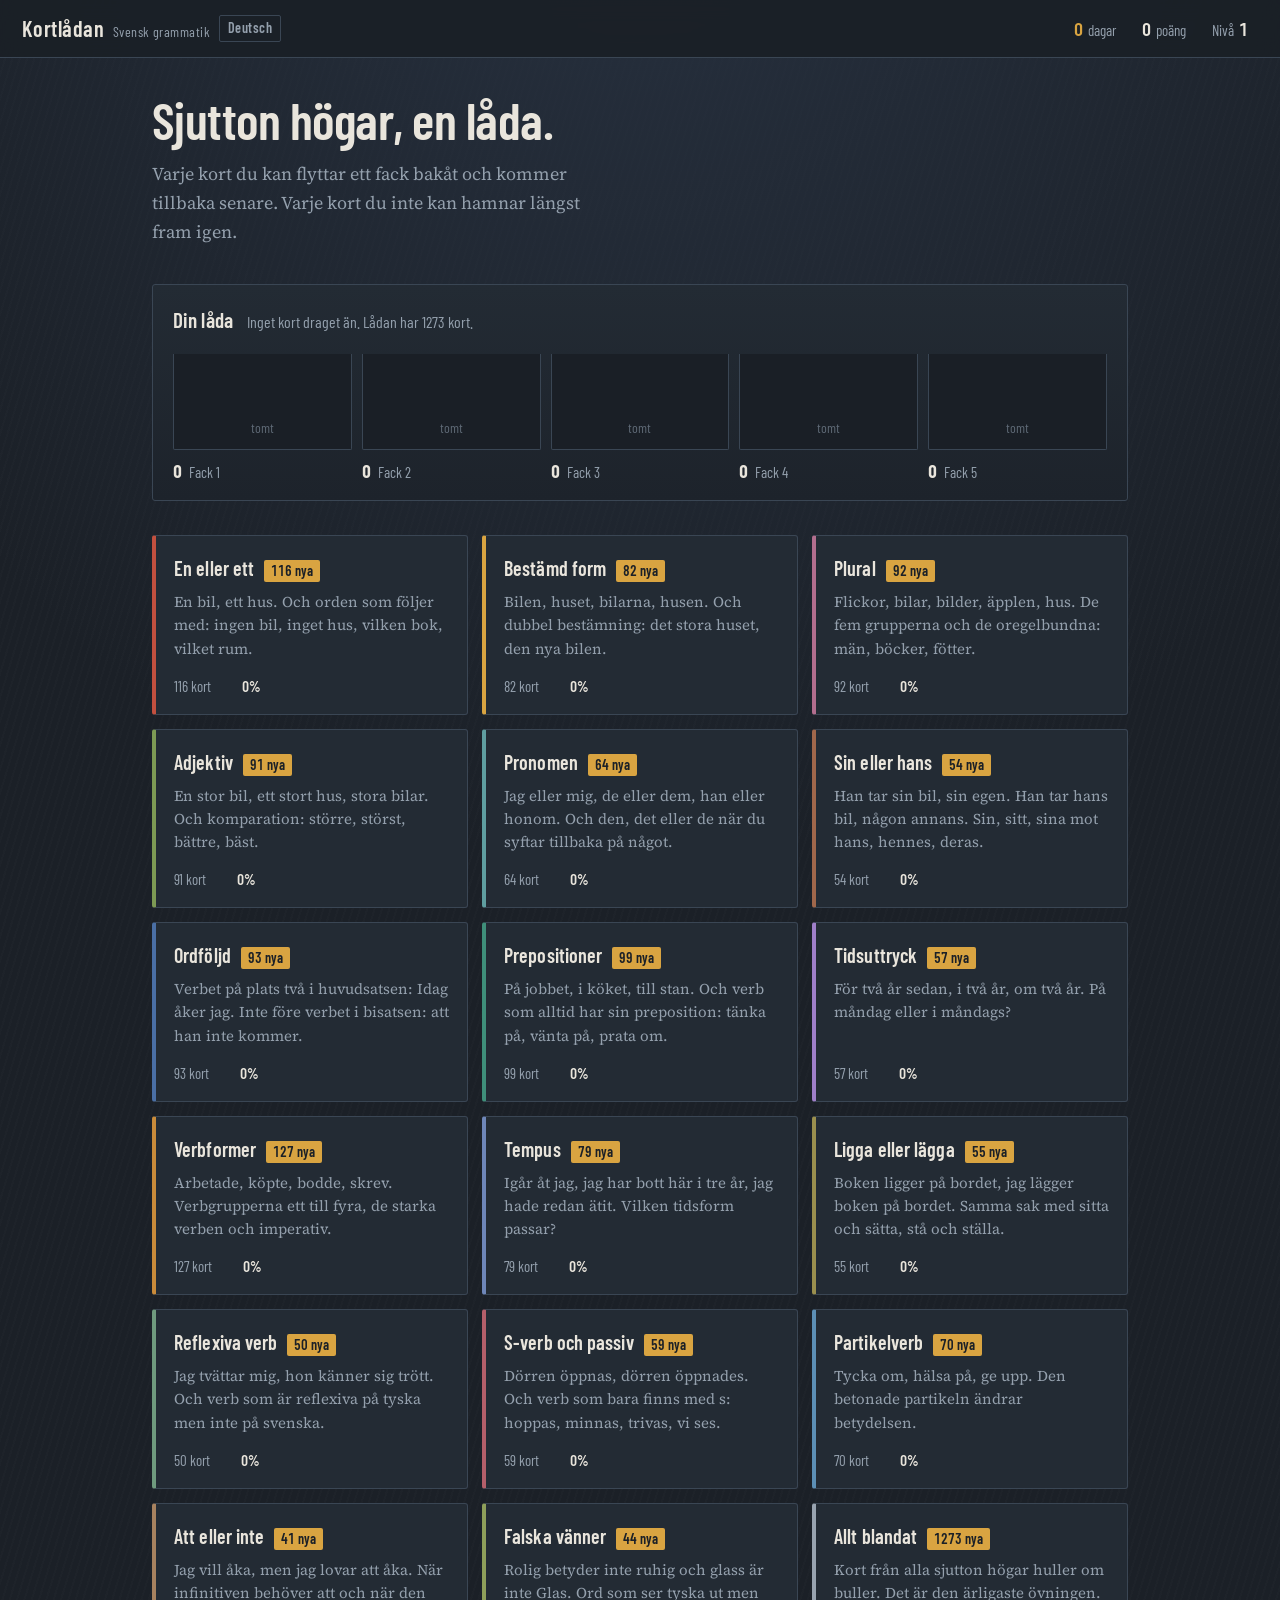
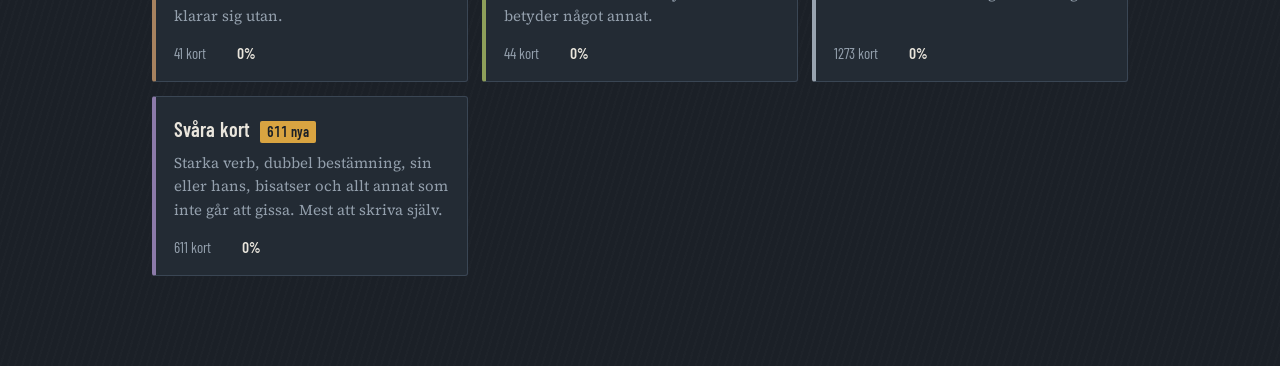
==== svenska.html @ f46a4ad4 "Kortlådan für schwedische Grammatik mit siebzehn Stapeln, gemeinsamer Kern für beide Sprachen" ====
<!DOCTYPE html>
<html lang="sv">
<head>
<meta charset="utf-8">
<meta name="viewport" content="width=device-width, initial-scale=1, viewport-fit=cover">
<title>Kortlådan - Öva svensk grammatik</title>
<meta name="robots" content="noindex, nofollow">
<meta name="description" content="En eller ett, bestämd form, plural, ordföljd, prepositioner, verbformer och tempus. Med kortlåda och framsteg.">
<link rel="preconnect" href="https://fonts.googleapis.com">
<link rel="preconnect" href="https://fonts.gstatic.com" crossorigin>
<link href="https://fonts.googleapis.com/css2?family=Barlow+Condensed:wght@400;500;600&family=Source+Serif+4:ital,opsz,wght@0,8..60,400;0,8..60,600;1,8..60,400&display=swap" rel="stylesheet">
<link rel="stylesheet" href="karteikasten.css">
</head>
<body>

<header class="leiste">
  <div class="marke"><b>Kortlådan</b><span>Svensk grammatik</span><a class="sprache" href="index.html">Deutsch</a></div>
  <div class="werte" id="werte">
    <button class="zurueck" id="knopf-zurueck" hidden>Avsluta omgången</button>
    <div class="wert flamme" title="Dagar i rad"><b id="w-streak">0</b><span id="w-streak-wort">dagar</span></div>
    <div class="wert" title="Samlade poäng"><b id="w-xp">0</b>poäng</div>
    <button class="wert" id="knopf-fortschritt" title="Se dina framsteg">Nivå <b id="w-stufe">1</b></button>
  </div>
</header>

<main class="buehne">

<!-- ============ Startseite ============ -->
<section id="s-start">
  <div class="aufmacher">
    <h1 id="gruss">Sjutton högar, en låda.</h1>
    <p id="gruss-text">Varje kort du kan flyttar ett fack bakåt och kommer tillbaka senare. Varje kort du inte kan hamnar längst fram igen.</p>
  </div>

  <div class="kasten">
    <div class="kasten-kopf">
      <h2>Din låda</h2>
      <p id="kasten-lage">Inget kort draget än.</p>
    </div>
    <div class="faecher" id="faecher"></div>
  </div>

  <h2 class="nur-screenreader">Välj en hög</h2>
  <div class="stapel-liste" id="stapel-liste"></div>
</section>

<!-- ============ Runde ============ -->
<section id="s-runde" hidden>
  <div class="runde">
    <div class="runde-kopf">
      <div class="balken"><i id="runde-balken" style="width:0%"></i></div>
      <div class="runde-zaehler" id="runde-zaehler">1 av 16</div>
    </div>
    <div class="kartenfeld">
      <article class="karte" id="karte" aria-live="polite"></article>
    </div>
  </div>
</section>

<!-- ============ Fortschritt ============ -->
<section id="s-fortschritt" hidden>
  <div class="aufmacher">
    <h1>Framsteg</h1>
  </div>

  <div class="abschnitt">
    <h2>Högar</h2>
    <p class="unter">Sitter betyder: kortet ligger i fack 4 eller 5.</p>
    <div class="thema-liste" id="f-themen"></div>
  </div>

  <div class="abschnitt">
    <h2>De senaste åtta veckorna</h2>
    <p class="unter">En ruta per dag. Ju ljusare, desto fler kort.</p>
    <div class="kalender" id="f-kalender"></div>
    <div class="kalender-legende">
      <span>lite</span>
      <span class="tag"></span><span class="tag s1"></span><span class="tag s2"></span><span class="tag s3"></span>
      <span>mycket</span>
    </div>
  </div>

  <div class="abschnitt">
    <h2>Märken</h2>
    <p class="unter" id="f-abzeichen-zahl"></p>
    <div class="abzeichen" id="f-abzeichen"></div>
  </div>

  <div class="abschnitt">
    <h2>Anteckningar</h2>
    <p class="unter">En anteckning för varje hög. Under dem alla kort som du har skrivit något om.</p>
    <div class="notiz-liste" id="f-thema-notizen"></div>
    <h3 class="notiz-titel">Kort med anteckningar</h3>
    <p class="unter" id="f-karten-notizen-leer" hidden>Inga än. När du har svarat kan du skriva en anteckning på kortet.</p>
    <div class="notiz-liste" id="f-karten-notizen"></div>
  </div>

  <div class="abschnitt">
    <h2>Data</h2>
    <p class="unter">Dina framsteg finns bara i den här webbläsaren. Spara dem som fil om du byter enhet. På mobilen öppnas delningsmenyn: välj „Spara i Filer“ där eller skicka filen direkt till någon.</p>
    <div class="werkzeuge">
      <button class="dunkelknopf" id="k-export">Spara framsteg</button>
      <button class="dunkelknopf" id="k-import">Ladda framsteg</button>
      <button class="dunkelknopf warnung" id="k-reset">Återställ allt</button>
      <input type="file" id="datei-eingabe" accept=".json,application/json" hidden>
    </div>
    <p class="hinweiszeile" id="daten-hinweis" hidden></p>
  </div>
</section>

</main>
<script src="karteikasten.js"></script>
<script src="svenska/enett.js"></script>
<script src="svenska/bestamd.js"></script>
<script src="svenska/plural.js"></script>
<script src="svenska/adjektiv.js"></script>
<script src="svenska/pronomen.js"></script>
<script src="svenska/sin.js"></script>
<script src="svenska/ordfoljd.js"></script>
<script src="svenska/prep.js"></script>
<script src="svenska/tid.js"></script>
<script src="svenska/verb.js"></script>
<script src="svenska/tempus.js"></script>
<script src="svenska/ligga.js"></script>
<script src="svenska/reflexiv.js"></script>
<script src="svenska/sverb.js"></script>
<script src="svenska/partikel.js"></script>
<script src="svenska/att.js"></script>
<script src="svenska/vanner.js"></script>
<script>
"use strict";

const DECKS=[
 {k:"enett",   name:"En eller ett",      farbe:"#C2503F", text:"En bil, ett hus. Och orden som följer med: ingen bil, inget hus, vilken bok, vilket rum."},
 {k:"bestamd", name:"Bestämd form",      farbe:"#D9A441", text:"Bilen, huset, bilarna, husen. Och dubbel bestämning: det stora huset, den nya bilen."},
 {k:"plural",  name:"Plural",            farbe:"#B26E8E", text:"Flickor, bilar, bilder, äpplen, hus. De fem grupperna och de oregelbundna: män, böcker, fötter."},
 {k:"adjektiv",name:"Adjektiv",          farbe:"#7D9A54", text:"En stor bil, ett stort hus, stora bilar. Och komparation: större, störst, bättre, bäst."},
 {k:"pronomen",name:"Pronomen",          farbe:"#5F9EA0", text:"Jag eller mig, de eller dem, han eller honom. Och den, det eller de när du syftar tillbaka på något."},
 {k:"sin",     name:"Sin eller hans",    farbe:"#A0674B", text:"Han tar sin bil, sin egen. Han tar hans bil, någon annans. Sin, sitt, sina mot hans, hennes, deras."},
 {k:"ordfoljd",name:"Ordföljd",          farbe:"#4A6FA5", text:"Verbet på plats två i huvudsatsen: Idag åker jag. Inte före verbet i bisatsen: att han inte kommer."},
 {k:"prep",    name:"Prepositioner",     farbe:"#3F8F7A", text:"På jobbet, i köket, till stan. Och verb som alltid har sin preposition: tänka på, vänta på, prata om."},
 {k:"tid",     name:"Tidsuttryck",       farbe:"#9F7FC9", text:"För två år sedan, i två år, om två år. På måndag eller i måndags?"},
 {k:"verb",    name:"Verbformer",        farbe:"#C98B3A", text:"Arbetade, köpte, bodde, skrev. Verbgrupperna ett till fyra, de starka verben och imperativ."},
 {k:"tempus",  name:"Tempus",            farbe:"#6E86B8", text:"Igår åt jag, jag har bott här i tre år, jag hade redan ätit. Vilken tidsform passar?"},
 {k:"ligga",   name:"Ligga eller lägga", farbe:"#9A8F4E", text:"Boken ligger på bordet, jag lägger boken på bordet. Samma sak med sitta och sätta, stå och ställa."},
 {k:"reflexiv",name:"Reflexiva verb",    farbe:"#6F9A7E", text:"Jag tvättar mig, hon känner sig trött. Och verb som är reflexiva på tyska men inte på svenska."},
 {k:"sverb",   name:"S-verb och passiv", farbe:"#B45F6A", text:"Dörren öppnas, dörren öppnades. Och verb som bara finns med s: hoppas, minnas, trivas, vi ses."},
 {k:"partikel",name:"Partikelverb",      farbe:"#5C8FB5", text:"Tycka om, hälsa på, ge upp. Den betonade partikeln ändrar betydelsen."},
 {k:"att",     name:"Att eller inte",    farbe:"#A7825F", text:"Jag vill åka, men jag lovar att åka. När infinitiven behöver att och när den klarar sig utan."},
 {k:"vanner",  name:"Falska vänner",     farbe:"#8E9F5A", text:"Rolig betyder inte ruhig och glass är inte Glas. Ord som ser tyska ut men betyder något annat."}
];
const SONDERDECKS={
 gemischt:{k:"gemischt",name:"Allt blandat",farbe:"#98A3AF",
   text:"Kort från alla sjutton högar huller om buller. Det är den ärligaste övningen."},
 schwer:{k:"schwer",name:"Svåra kort",farbe:"#8C7AA9",
   text:"Starka verb, dubbel bestämning, sin eller hans, bisatser och allt annat som inte går att gissa. Mest att skriva själv."},
 fehler:{k:"fehler",name:"Felhögen",farbe:"#E98776",
   text:"Allt du hade fel nyligen. Ligger längst fram i lådan tills det sitter."}
};

const JUBEL=[
"Snyggt, Manfred!","Bra jobbat, Manfred!","Manfred, det där satt!","Helt rätt, Manfred!",
"Perfekt, Manfred!","Manfred, du är grym!","Klockrent, Manfred!","Toppen, Manfred!",
"Manfred, du kan det här!","Strålande, Manfred!","Manfred, mitt i prick!","Superbra, Manfred!",
"Manfred, du låter som en svensk!","Fantastiskt, Manfred!","Manfred, du blir bättre och bättre!","Kanon, Manfred!",
"Manfred, nu sitter det!","Suveränt, Manfred!","Manfred, ingen kan stoppa dig!","Utmärkt, Manfred!",
"Manfred, det där var elegant!","Härligt, Manfred!","Manfred, du är på gång!","Bravo, Manfred!",
"Manfred, grammatiken lyder dig!","Snyggt jobbat, Manfred!","Manfred, du är ett språkgeni!","Mycket bra, Manfred!",
"Manfred, så ska det se ut!","Imponerande, Manfred!","Manfred, du har koll!","Fullträff, Manfred!",
"Manfred, det gick blixtsnabbt!","Riktigt bra, Manfred!","Manfred, B2 här kommer du!","Lysande, Manfred!",
"Manfred, du är i form idag!","Fint, Manfred!","Manfred, du flyger fram!","Otroligt, Manfred!",
"Manfred, du har verkligen fattat det!","Mästerligt, Manfred!","Manfred, heja heja!","Precis så, Manfred!",
"Manfred, du briljerar!","Grymt, Manfred!","Manfred, full pott!","Underbart, Manfred!",
"Manfred, du är en stjärna!","Klart godkänt, Manfred!"
];

starteKarteikasten({
  app:"sv", schluessel:"svl.v1", dateiname:"kortladan",
  decks:DECKS, sonderdecks:SONDERDECKS, jubel:JUBEL,
  zeichen:["å","ä","ö"],
  geschlechtFarben:{en:"var(--der)",ett:"var(--das)"},
  // Å, ä und ö bleiben eigene Buchstaben: far und får sind verschiedene Wörter.
  norm:s=>String(s).toLowerCase().trim()
    .replace(/[.,!?;]+$/,"").replace(/\s+/g," "),
  abzeichen:{
    start:  ["Första omgången",   "En omgång spelad till slut."],
    r50:    ["Femtio rätt",       "50 kort rätt besvarade."],
    r250:   ["Tvåhundrafemtio",   "250 kort rätt besvarade."],
    serie10:["Tio i rad",         "Tio rätta svar i följd."],
    s3:     ["Tre dagar",         "Övat tre dagar i rad."],
    s7:     ["En vecka",          "Övat sju dagar i rad."],
    s30:    ["En månad",          "Övat trettio dagar i rad."],
    sauber: ["Utan fel",          "En hel omgång utan ett enda fel."],
    fach5:  ["Längst bak i lådan","25 kort ligger i fack 5."],
    alle:   ["Alla sjutton högar","Dragit ett kort ur varje hög."],
    hundert:["Hundra kort",       "100 olika kort dragna minst en gång."],
    schwer: ["Hård nöt",          "25 svåra kort ligger i fack 4 eller 5."]
  },
  texte:{
    speicherFehler:"Framstegen kunde inte sparas. Webbläsarens minne är fullt eller spärrat.",
    rundeBeenden:"Avsluta omgången", zumKasten:"Till lådan",
    tag:"dag", tage:"dagar",
    grussFertig:"Allt är klart för idag.",
    grussErsteRunde:"Sjutton högar, en låda.",
    grussWeiter:"Nu kör vi vidare.",
    grussTextFertig:"Alla kort ligger längre bak i lådan och kommer tillbaka senare. Du kan ändå ta en extra omgång när du vill.",
    grussText:"Varje kort du kan flyttar ett fack bakåt och kommer tillbaka senare. Varje kort du inte kan hamnar längst fram igen.",
    kastenNeu:n=>"Inget kort draget än. Lådan har "+n+" kort.",
    kastenLage:(tur,sitter,gesamt)=>"<em>"+tur+"</em> på tur, "+sitter+" av "+gesamt+" sitter redan.",
    leer:"tomt", fach:"Fack", von:"av",
    nichtsFaellig:"inget på tur", neu:n=>n+" nya", faellig:n=>n+" på tur", karten:n=>n+" kort",
    stapelLeer:"Den här högen är tom.",
    schwer:"svår", neueKarte:"nytt kort",
    pruefen:"Rätta", tastePruefen:"rätta", eintippen:"Skriv ditt svar", weissNicht:"Vet inte",
    tasten:n=>"Tangent <kbd>1</kbd> till <kbd>"+n+"</kbd>",
    bauplatzLeer:"Lägg orden här",
    stufeErreicht:n=>"Nivå "+n+" nådd", abzeichenMeldung:"Märke: ",
    deineNotiz:"Din anteckning", notizPlatzhalter:"Det du vill komma ihåg om det här kortet",
    markerRichtig:"rätt", markerGewaehlt:"ditt val",
    bleibtHinten:"Stannar längst bak i fack 5.", rutscht:n=>"Flyttar till fack "+n+".",
    landetVorne:"Hamnar i fack 1 och kommer strax igen.",
    gehtZurueck:"Går tillbaka till fack 1 och kommer strax igen.",
    nochNicht:"Inte än", richtigIst:"Rätt svar:",
    weiter:"Nästa", notiz:"Anteckning", tasteWeiter:"nästa",
    fertig:"klart", rundeBeendet:"Omgången är slut",
    bilanzRichtig:"Rätt", bilanzFalsch:"Fel", laengsteSerie:"Längsta serie i omgången",
    punkteInsgesamt:"Poäng totalt", nochEineRunde:"En omgång till",
    stapelNotiz:"Anteckning om den här högen", gesammelt:(a,b)=>a+" av "+b+" samlade.",
    teilenTitel:"Kortlådan framsteg", geteilt:"Filen delades.",
    teilenFehler:"Det gick inte att dela. Försök igen.",
    gespeichert:"Filen sparades.", geladen:"Framstegen laddades.",
    dateiPasstNicht:"Den här filen passar inte. Det ska vara en fil från Spara framsteg.",
    falscheSprache:"Den här filen kommer från den tyska kortlådan. Ladda den där.",
    resetFrage:"Vill du verkligen radera allt? Poäng, fack och serie försvinner.",
    zurueckgesetzt:"Allt är återställt."
  }
});
</script>
</body>
</html>
---- karteikasten.css ----
:root{
  --schiefer:#1B2027;
  --schiefer-2:#232B34;
  --schiefer-3:#2E3946;
  --linie:#3A4654;
  --kreide:#E9E5DC;
  --kreide-leise:#94A0AD;
  --papier:#F4EFE3;
  --papier-2:#E6DDC9;
  --papier-3:#D6CAB0;
  --tinte:#22262B;
  --tinte-leise:#6E6355;
  --rand:#C2503F;
  --messing:#D9A441;
  --der:#3E7BD6;
  --die:#C8437A;
  --das:#2E9E76;
  --schrift-ui:"Barlow Condensed","Roboto Condensed","Arial Narrow",sans-serif;
  --schrift-text:"Source Serif 4","Iowan Old Style","Georgia",serif;
  --rail:58px;
}
*,*::before,*::after{box-sizing:border-box}
html,body{margin:0;padding:0}
html{-webkit-text-size-adjust:100%}
body{
  background:var(--schiefer);
  background-image:
    radial-gradient(120% 90% at 50% -10%, #273140 0%, transparent 60%),
    repeating-linear-gradient(107deg, rgba(255,255,255,.012) 0 2px, transparent 2px 7px);
  color:var(--kreide);
  font-family:var(--schrift-ui);
  font-size:17px;
  line-height:1.45;
  min-height:100vh;
  min-height:100dvh;
  -webkit-font-smoothing:antialiased;
}
h1,h2,h3{font-weight:600;letter-spacing:.005em;margin:0}
button{font:inherit;color:inherit;background:none;border:none;cursor:pointer}
:focus-visible{outline:2px solid var(--messing);outline-offset:3px;border-radius:2px}
.nur-screenreader{position:absolute;width:1px;height:1px;overflow:hidden;clip:rect(0 0 0 0);white-space:nowrap}

/* ---------- Oberleiste ---------- */
.leiste{
  position:sticky;top:0;z-index:30;
  height:var(--rail);
  display:flex;align-items:center;gap:18px;
  padding:0 22px;
  background:rgba(27,32,39,.92);
  backdrop-filter:blur(10px);
  border-bottom:1px solid var(--linie);
}
.marke{
  font-size:22px;font-weight:600;letter-spacing:.02em;
  display:flex;align-items:baseline;gap:9px;margin-right:auto;
}
.marke b{font-weight:600}
.marke span{font-size:14px;color:var(--kreide-leise);font-weight:400}
.sprache{align-self:center;font-size:14px;color:var(--kreide-leise);text-decoration:none;padding:2px 8px;border:1px solid var(--linie);border-radius:2px}
.sprache:hover{color:var(--kreide);border-color:var(--kreide-leise)}
.werte{display:flex;align-items:center;gap:6px}
.wert{
  display:flex;align-items:baseline;gap:5px;
  padding:4px 10px;border-radius:2px;
  font-size:15px;color:var(--kreide-leise);
  white-space:nowrap;
}
.wert b{font-size:19px;font-weight:600;color:var(--kreide);font-variant-numeric:tabular-nums}
.wert.flamme b{color:var(--messing)}
.zurueck{
  font-size:16px;color:var(--kreide-leise);padding:6px 10px;border:1px solid var(--linie);border-radius:2px;
}
.zurueck:hover{color:var(--kreide);border-color:var(--kreide-leise)}

/* ---------- Grundraster ---------- */
.buehne{max-width:1020px;margin:0 auto;padding:34px 22px 90px}
[hidden]{display:none !important}

/* ---------- Startseite ---------- */
.aufmacher{margin-bottom:38px;max-width:56ch}
.aufmacher h1{font-size:clamp(34px,5.5vw,52px);line-height:1.04;letter-spacing:-.01em}
.aufmacher p{
  font-family:var(--schrift-text);font-size:18px;line-height:1.6;
  color:var(--kreide-leise);margin:14px 0 0;
}

/* Der Kasten mit fünf Fächern */
.kasten{
  border:1px solid var(--linie);
  border-radius:3px;
  background:linear-gradient(180deg,var(--schiefer-2),#1D232B);
  padding:20px 20px 16px;
  margin-bottom:34px;
}
.kasten-kopf{display:flex;align-items:baseline;gap:14px;flex-wrap:wrap;margin-bottom:18px}
.kasten-kopf h2{font-size:21px}
.kasten-kopf p{margin:0;font-size:16px;color:var(--kreide-leise)}
.kasten-kopf em{font-style:normal;color:var(--messing);font-weight:600}
.faecher{display:grid;grid-template-columns:repeat(5,1fr);gap:10px;align-items:end}
.fach{display:flex;flex-direction:column;gap:8px}
.stapel{
  height:96px;
  display:flex;flex-direction:column;justify-content:flex-end;gap:3px;
  padding:5px 4px;
  background:#1A1F26;
  border:1px solid var(--linie);
  border-top:none;
  border-radius:0 0 2px 2px;
  overflow:hidden;
}
.blatt{height:4px;border-radius:1px;background:var(--papier-3);opacity:.85}
.blatt:first-child{opacity:1;height:5px}
.fach:nth-child(1) .blatt{background:#8C93A0}
.fach:nth-child(2) .blatt{background:#A7A79C}
.fach:nth-child(3) .blatt{background:#C3BCA4}
.fach:nth-child(4) .blatt{background:#DCCFAC}
.fach:nth-child(5) .blatt{background:var(--messing)}
.fach-schild{display:flex;align-items:baseline;gap:7px;font-size:15px;color:var(--kreide-leise)}
.fach-schild b{font-size:18px;color:var(--kreide);font-variant-numeric:tabular-nums}
.fach-leer{font-size:14px;color:#5E6975;text-align:center;padding-bottom:6px}

/* Stapel / Decks */
.stapel-liste{display:grid;grid-template-columns:repeat(auto-fit,minmax(268px,1fr));gap:14px}
.deck{
  position:relative;
  display:flex;flex-direction:column;
  text-align:left;
  padding:18px 18px 16px;
  background:var(--schiefer-2);
  border:1px solid var(--linie);
  border-left:4px solid var(--reiter,var(--kreide-leise));
  border-radius:3px;
  transition:background .12s,border-color .12s;
}
.deck:hover{background:var(--schiefer-3)}
.deck-kopf{display:flex;align-items:baseline;justify-content:space-between;gap:10px}
.deck h3{font-size:20px}
.deck-faellig{
  font-size:14px;font-weight:600;color:var(--schiefer);
  background:var(--messing);border-radius:2px;padding:1px 7px;
  font-variant-numeric:tabular-nums;
}
.deck-faellig.ruhig{background:none;color:var(--kreide-leise);padding:1px 0;font-weight:400}
.deck p{
  margin:7px 0 16px;font-family:var(--schrift-text);font-size:15px;line-height:1.55;
  color:var(--kreide-leise);
}
.deck-fuss{display:flex;align-items:center;gap:11px;margin-top:auto;font-size:15px;color:var(--kreide-leise)}
.balken{flex:1;height:5px;background:#161B21;border-radius:3px;overflow:hidden}
.balken i{display:block;height:100%;background:var(--reiter,var(--messing));border-radius:3px;transition:width .4s ease}
.deck-fuss b{font-variant-numeric:tabular-nums;color:var(--kreide);font-weight:600;min-width:4ch;text-align:right}

/* ---------- Runde: Karte ---------- */
.runde{max-width:760px;margin:0 auto}
.runde-kopf{display:flex;align-items:center;gap:14px;margin-bottom:22px}
.runde-kopf .balken{height:6px}
.runde-zaehler{font-size:16px;color:var(--kreide-leise);font-variant-numeric:tabular-nums;white-space:nowrap}
.kartenfeld{position:relative;padding:6px 0 8px}
.kartenfeld::before,.kartenfeld::after{
  content:"";position:absolute;left:14px;right:14px;
  background:var(--papier-2);border-radius:3px;
}
.kartenfeld::before{top:0;bottom:0;transform:rotate(1.15deg);opacity:.45;
  box-shadow:0 8px 20px rgba(8,11,15,.45)}
.kartenfeld::after{top:0;bottom:0;transform:rotate(-.7deg);opacity:.7;
  box-shadow:0 8px 20px rgba(8,11,15,.4)}

.karte{
  position:relative;z-index:2;
  background:
    linear-gradient(180deg,#F7F3E9,var(--papier) 22%,#EFE9DA);
  color:var(--tinte);
  border-radius:3px;
  padding:30px 32px 28px 40px;
  box-shadow:0 1px 0 #FCFAF4 inset, 0 14px 34px rgba(8,11,15,.55), 0 3px 8px rgba(8,11,15,.4);
  min-height:268px;
  display:flex;flex-direction:column;
}
.karte::before{
  content:"";position:absolute;top:0;bottom:0;left:24px;width:1px;
  background:var(--rand);opacity:.55;
}
.karte-reiter{
  display:flex;align-items:center;gap:9px;
  font-size:14px;color:var(--tinte-leise);
  margin-bottom:16px;
}
.karte-reiter .punkt{width:7px;height:7px;border-radius:50%;background:var(--reiter,var(--tinte-leise))}
.karte-reiter .fach-zeiger{margin-left:auto;font-variant-numeric:tabular-nums}
.schwer-marke{
  font-family:var(--schrift-ui);font-size:11px;letter-spacing:.09em;text-transform:uppercase;
  padding:1px 6px;border:1px solid var(--tinte-leise);border-radius:3px;
  color:var(--tinte-leise);line-height:1.3;
}

.frage{
  font-family:var(--schrift-text);
  font-size:clamp(22px,3.3vw,30px);
  line-height:1.42;
  margin:0 0 6px;
  font-weight:400;
  color:var(--tinte);
}
.frage .luecke{
  display:inline-block;min-width:3.4em;
  border-bottom:2px solid var(--rand);
  margin:0 .12em;vertical-align:baseline;
}
.frage em{font-style:italic;color:#9A4436}
.frage .plus{color:var(--tinte-leise);margin:0 .25em;font-weight:300}
.frage .zusatz{display:block;font-size:.55em;font-style:italic;color:var(--tinte-leise);margin-top:2px}
.anweisung{
  font-size:15px;color:var(--tinte-leise);margin:0 0 20px;
}

/* Antworten */
.antworten{display:flex;flex-wrap:wrap;gap:10px;margin-top:auto}
.antworten.zweispaltig{display:grid;grid-template-columns:repeat(auto-fit,minmax(150px,1fr))}
.wahl{
  position:relative;
  display:flex;align-items:center;gap:10px;
  padding:12px 16px;
  font-family:var(--schrift-text);font-size:19px;
  color:var(--tinte);
  background:#FBF8F0;
  border:1.5px solid var(--papier-3);
  border-radius:2px;
  text-align:left;
  transition:background .11s,border-color .11s,transform .11s;
}
.wahl:hover:not(:disabled){background:#fff;border-color:var(--tinte-leise)}
.wahl:disabled{cursor:default}
.wahl kbd{
  font-family:var(--schrift-ui);font-size:13px;
  color:var(--tinte-leise);background:var(--papier-2);
  border-radius:2px;padding:1px 6px;min-width:19px;text-align:center;
}
.wahl.geschlecht{border-left-width:5px;border-left-color:var(--g)}
.wahl.gewaehlt{border-color:var(--tinte);background:#fff}
.wahl.richtig{border-color:var(--das);background:#E7F4EE}
.wahl.falsch{border-color:var(--rand);background:#F9E9E5}
.wahl .marker{margin-left:auto;font-size:15px;font-weight:600;font-family:var(--schrift-ui)}
.antworten .wahl.geschlecht{border-left-color:var(--g)}
.wahl.richtig .marker{color:#1F7A57}
.wahl.falsch .marker{color:#A63A29}

/* Eingabefeld */
.eingabe-zeile{display:flex;gap:10px;flex-wrap:wrap;margin-top:auto}
.eingabe{
  flex:1;min-width:190px;
  font-family:var(--schrift-text);font-size:21px;
  color:var(--tinte);
  background:#FBF8F0;
  border:1.5px solid var(--papier-3);
  border-bottom:2px solid var(--tinte-leise);
  border-radius:2px;
  padding:11px 14px;
}
.eingabe::placeholder{color:#A9A091}
.eingabe:focus{outline:none;border-color:var(--tinte);background:#fff}
.eingabe.richtig{border-color:var(--das);background:#E7F4EE}
.eingabe.falsch{border-color:var(--rand);background:#F9E9E5}
.umlaute{display:flex;gap:6px;margin-top:12px}
.umlaute button{
  font-family:var(--schrift-text);font-size:17px;
  padding:5px 11px;border:1px solid var(--papier-3);border-radius:2px;
  background:#FBF8F0;color:var(--tinte-leise);
}
.umlaute button:hover{color:var(--tinte);border-color:var(--tinte-leise)}

/* Satzbau */
.bauplatz{
  min-height:62px;
  display:flex;flex-wrap:wrap;gap:8px;align-content:flex-start;
  padding:12px;margin-bottom:14px;
  border:1.5px dashed var(--papier-3);border-radius:2px;
  background:rgba(255,255,255,.4);
}
.bauplatz:empty::before{
  content:attr(data-leer);color:#A9A091;font-size:15px;font-family:var(--schrift-ui);
}
.vorrat{display:flex;flex-wrap:wrap;gap:8px}
.wortchip{
  font-family:var(--schrift-text);font-size:19px;
  padding:7px 13px;
  background:#FBF8F0;border:1.5px solid var(--papier-3);border-radius:2px;
  color:var(--tinte);
  transition:background .1s,border-color .1s,opacity .1s;
}
.wortchip:hover:not(:disabled){background:#fff;border-color:var(--tinte-leise)}
.wortchip:disabled{opacity:.32;cursor:default}
.bauplatz .wortchip{background:#fff;border-color:var(--tinte-leise)}

/* Rückmeldung */
.rueckmeldung{
  margin-top:16px;padding-top:16px;
  border-top:1px solid var(--papier-3);
}
.rueckmeldung h3{
  font-size:20px;letter-spacing:.01em;margin-bottom:6px;
  display:flex;align-items:center;gap:9px;
}
.rueckmeldung.ja h3{color:#1F7A57}
.rueckmeldung.nein h3{color:#A63A29}
.rueckmeldung p{
  margin:0;font-family:var(--schrift-text);font-size:16px;line-height:1.6;color:#4A4237;
}
.rueckmeldung p+p{margin-top:7px}
.rueckmeldung .loesung{font-size:19px;color:var(--tinte)}
.rueckmeldung .loesung b{font-weight:600;box-shadow:inset 0 -.4em 0 rgba(217,164,65,.35)}
.regel{
  margin-top:12px;padding:11px 14px;
  background:rgba(217,164,65,.14);
  border-left:3px solid var(--messing);
  border-radius:0 2px 2px 0;
  font-family:var(--schrift-text);font-size:15.5px;line-height:1.55;color:#4A4237;
}
.regel b{font-weight:600;color:var(--tinte)}

.karte-fuss{
  display:flex;align-items:center;gap:12px;flex-wrap:wrap;
  margin-top:22px;
}
.knopf{
  padding:11px 22px;border-radius:2px;
  font-size:18px;font-weight:500;letter-spacing:.01em;
  background:var(--tinte);color:var(--papier);
  transition:background .12s;
}
.knopf:hover{background:#3A4048}
.knopf.hell{background:var(--messing);color:#221B0C}
.knopf.hell:hover{background:#E8B554}
.knopf.leise{background:none;color:var(--tinte-leise);border:1px solid var(--papier-3)}
.knopf.leise:hover{background:#FBF8F0;color:var(--tinte)}
.knopf.gross{font-size:19px;padding:13px 26px}
.tastenhinweis{font-size:14px;color:var(--tinte-leise);margin-left:auto}
.tastenhinweis kbd{background:var(--papier-2);border-radius:2px;padding:1px 6px;font-family:var(--schrift-ui)}
@media (max-width:560px){.tastenhinweis{display:none}}

/* Rundenbilanz */
.bilanz{text-align:left}
.bilanz .zahl{
  font-size:clamp(54px,11vw,86px);line-height:.95;font-weight:600;
  font-variant-numeric:tabular-nums;color:var(--tinte);
}
.bilanz .zahl small{font-size:.34em;color:var(--tinte-leise);font-weight:400;margin-left:6px}
.bilanz-zeilen{margin:20px 0 0;padding:0;list-style:none;font-size:16px}
.bilanz-zeilen li{
  display:flex;justify-content:space-between;gap:12px;
  padding:8px 0;border-bottom:1px solid var(--papier-2);color:var(--tinte-leise);
}
.bilanz-zeilen b{color:var(--tinte);font-variant-numeric:tabular-nums;font-weight:600}

/* ---------- Fortschritt ---------- */
.abschnitt{margin-bottom:38px}
.abschnitt>h2{
  font-size:22px;margin-bottom:4px;
}
.abschnitt>p.unter{
  margin:0 0 18px;font-size:16px;color:var(--kreide-leise);font-family:var(--schrift-text);
}
.thema-liste{display:flex;flex-direction:column;gap:2px}
.thema{
  display:grid;grid-template-columns:1fr 2fr auto;align-items:center;gap:16px;
  padding:14px 2px;border-bottom:1px solid var(--linie);
}
.thema-name{font-size:18px;display:flex;align-items:center;gap:9px}
.thema-name .punkt{width:8px;height:8px;border-radius:50%;background:var(--reiter)}
.thema-zahl{font-size:15px;color:var(--kreide-leise);font-variant-numeric:tabular-nums;text-align:right;white-space:nowrap}
.thema-zahl b{color:var(--kreide);font-size:18px;font-weight:600}
@media (max-width:640px){
  .thema{grid-template-columns:1fr auto;gap:8px 12px}
  .thema .balken{grid-column:1/-1;order:3}
}

.kalender{display:flex;gap:4px;flex-wrap:wrap;max-width:540px}
.woche{display:flex;flex-direction:column;gap:4px}
.tag{
  width:15px;height:15px;border-radius:2px;
  background:#20262E;border:1px solid #2B333D;
}
.tag.s1{background:#5C4A24;border-color:#6B5729}
.tag.s2{background:#9C7B2F;border-color:#AD8934}
.tag.s3{background:var(--messing);border-color:#E4B355}
.tag.heute{box-shadow:0 0 0 2px var(--kreide)}
.kalender-legende{display:flex;align-items:center;gap:8px;margin-top:14px;font-size:14px;color:var(--kreide-leise)}
.kalender-legende .tag{width:12px;height:12px}

.abzeichen{display:grid;grid-template-columns:repeat(auto-fill,minmax(210px,1fr));gap:12px}
.abzeichen article{
  padding:14px 16px;border:1px solid var(--linie);border-radius:3px;
  background:var(--schiefer-2);opacity:.4;
}
.abzeichen article.hat{opacity:1;border-color:var(--messing);background:rgba(217,164,65,.09)}
.abzeichen h3{font-size:17px;margin-bottom:3px}
.abzeichen article.hat h3{color:var(--messing)}
.abzeichen p{margin:0;font-size:15px;color:var(--kreide-leise);font-family:var(--schrift-text);line-height:1.5}

.werkzeuge{display:flex;gap:10px;flex-wrap:wrap}
.dunkelknopf{
  padding:10px 18px;border:1px solid var(--linie);border-radius:2px;
  font-size:17px;color:var(--kreide-leise);background:var(--schiefer-2);
  transition:color .12s,border-color .12s;
}
.dunkelknopf:hover{color:var(--kreide);border-color:var(--kreide-leise)}
.dunkelknopf.warnung:hover{color:#E98776;border-color:#8C4437}
.hinweiszeile{margin:12px 0 0;font-size:15px;color:var(--kreide-leise);font-family:var(--schrift-text)}
.hinweiszeile[data-ton="gut"]{color:var(--messing)}

/* Aufsteiger-Meldung */
.meldung{
  position:fixed;left:50%;bottom:26px;transform:translateX(-50%);
  z-index:50;
  display:flex;align-items:center;gap:12px;
  padding:12px 20px;
  background:var(--messing);color:#221B0C;
  border-radius:3px;font-size:17px;font-weight:500;
  box-shadow:0 10px 30px rgba(0,0,0,.5);
  animation:auftauchen .28s cubic-bezier(.2,.9,.3,1.2);
  max-width:calc(100vw - 32px);
}
@keyframes auftauchen{from{opacity:0;transform:translate(-50%,14px)}to{opacity:1;transform:translate(-50%,0)}}

/* Bewegung der Karte */
@keyframes karte-rein{
  from{opacity:0;transform:translateY(16px) rotate(-.8deg)}
  to{opacity:1;transform:none}
}
@keyframes karte-raus{
  to{opacity:0;transform:translateX(-46px) rotate(-2.2deg)}
}
.karte.rein{animation:karte-rein .26s cubic-bezier(.2,.85,.3,1)}
.karte.raus{animation:karte-raus .17s ease-in forwards}

@media (prefers-reduced-motion:reduce){
  *,*::before,*::after{animation-duration:.001ms !important;transition-duration:.001ms !important}
}
/* ---------- Notizen ---------- */
.notiz-block{margin-top:12px}
.notiz-label{display:block;font-size:14px;color:var(--tinte-leise);margin-bottom:5px}
.notiz{
  display:block;width:100%;
  font-family:var(--schrift-text);font-size:17px;line-height:1.45;
  color:var(--tinte);background:#FBF8F0;
  border:1.5px solid var(--papier-3);border-radius:2px;
  padding:9px 12px;resize:vertical;
}
.notiz::placeholder{color:#A9A091}
.notiz:focus{outline:none;border-color:var(--tinte);background:#fff}
.notiz.dunkel{background:var(--schiefer);color:var(--kreide);border-color:var(--linie)}
.notiz.dunkel::placeholder{color:var(--kreide-leise);opacity:.75}
.notiz.dunkel:focus{border-color:var(--kreide-leise);background:var(--schiefer)}
.notiz-liste{display:flex;flex-direction:column;gap:10px}
.notiz-eintrag{
  padding:12px 14px;border:1px solid var(--linie);border-left:4px solid var(--reiter);
  border-radius:3px;background:var(--schiefer-2);
}
.notiz-eintrag .thema-name{margin-bottom:8px}
.notiz-frage{font-family:var(--schrift-text);font-size:17px;line-height:1.45;margin-bottom:8px}
.notiz-frage .plus,.notiz-frage .zusatz{color:var(--kreide-leise)}
.notiz-frage .zusatz{display:inline;font-size:inherit;margin-left:.3em}
.notiz-titel{font-size:17px;margin:20px 0 8px}

@media (pointer:coarse){
  .knopf:focus-visible{outline:none}
}

@media (max-width:620px){
  :root{--rail:52px}
  .leiste{height:auto;min-height:var(--rail);flex-wrap:wrap;gap:4px 12px;padding:6px 12px}
  .marke{font-size:20px}
  .werte{margin-left:auto;gap:2px}
  .zurueck{white-space:nowrap;font-size:14px;padding:5px 8px}
  .buehne{padding:24px 15px 80px}
  .karte{padding:24px 20px 24px 30px}
  .karte::before{left:17px}
  .kartenfeld::before,.kartenfeld::after{transform:none}
  .kartenfeld::after{top:12px;bottom:4px;left:7px;right:7px}
  .kartenfeld::before{top:18px;bottom:0;left:14px;right:14px}
  .marke span{display:none}
  .wert{padding:4px 6px;font-size:14px}
  .faecher{gap:6px}
  .stapel{height:74px}
  .fach-schild{font-size:13px;flex-direction:column;align-items:flex-start;gap:0}
}
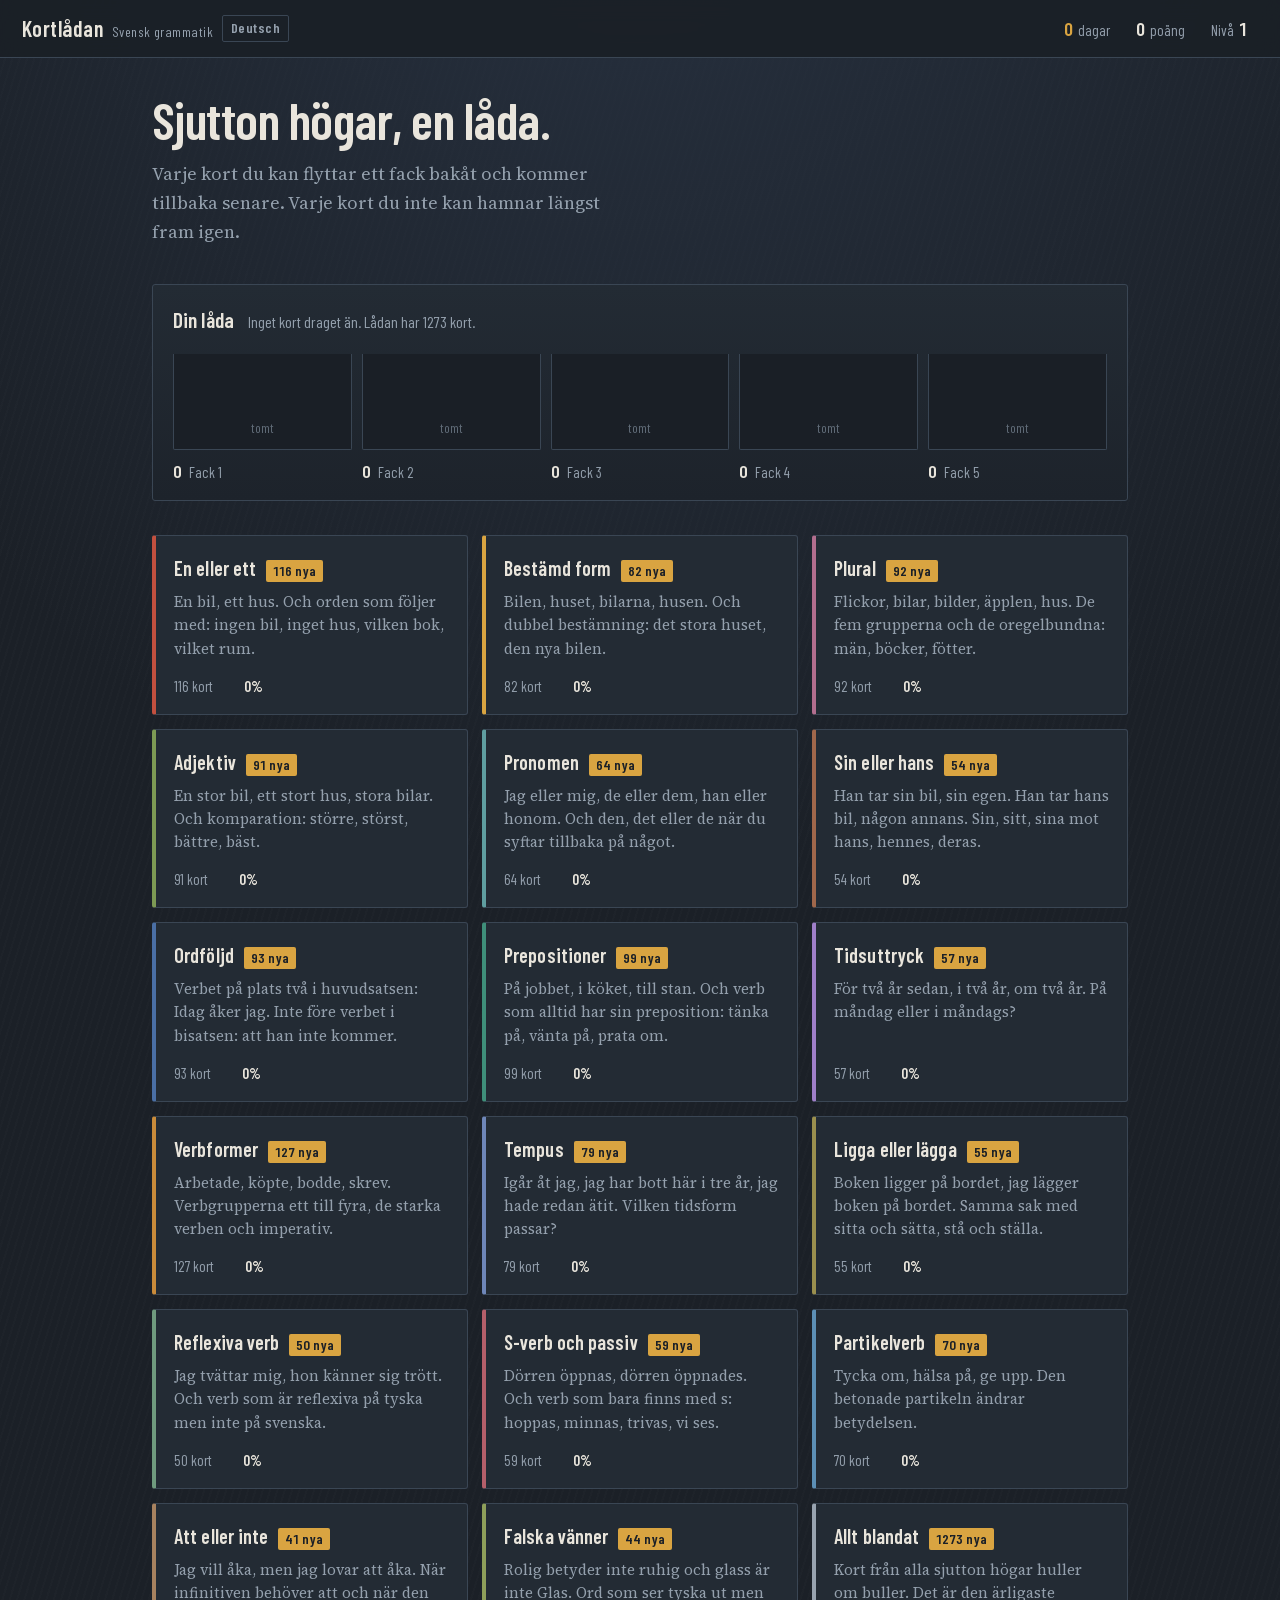
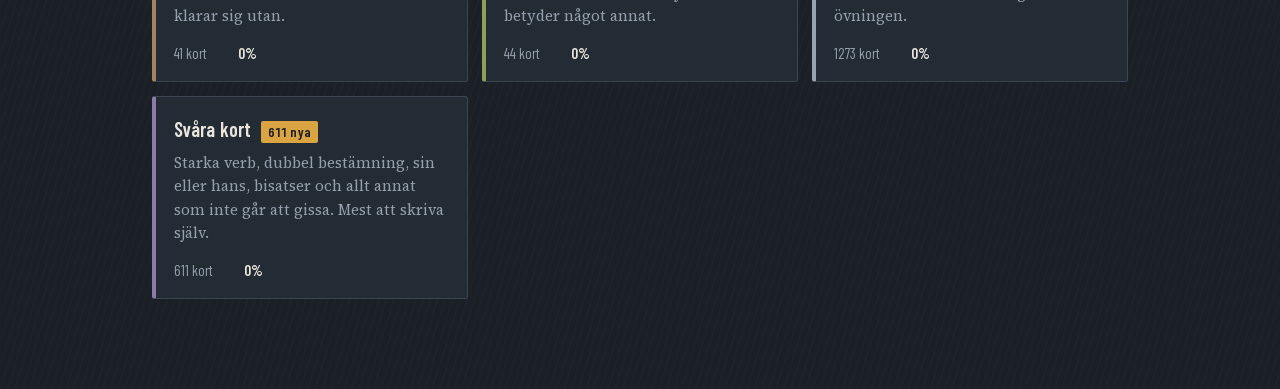
==== commit 0be56971: "Läuft offline und lässt sich auf den Home-Bildschirm legen: Service Worker, Schriften im Repo, Manif" ====
--- a/svenska.html
+++ b/svenska.html
@@ -6,9 +6,9 @@
 <title>Kortlådan - Öva svensk grammatik</title>
 <meta name="robots" content="noindex, nofollow">
 <meta name="description" content="En eller ett, bestämd form, plural, ordföljd, prepositioner, verbformer och tempus. Med kortlåda och framsteg.">
-<link rel="preconnect" href="https://fonts.googleapis.com">
-<link rel="preconnect" href="https://fonts.gstatic.com" crossorigin>
-<link href="https://fonts.googleapis.com/css2?family=Barlow+Condensed:wght@400;500;600&family=Source+Serif+4:ital,opsz,wght@0,8..60,400;0,8..60,600;1,8..60,400&display=swap" rel="stylesheet">
+<link rel="manifest" href="manifest-svenska.webmanifest">
+<link rel="apple-touch-icon" href="icons/icon-180.png">
+<meta name="theme-color" content="#1B2027">
 <link rel="stylesheet" href="karteikasten.css">
 </head>
 <body>
--- a/karteikasten.css
+++ b/karteikasten.css
@@ -1,3 +1,8 @@
+@font-face{font-family:"Barlow Condensed";font-style:normal;font-weight:400;font-display:swap;src:url(fonts/barlow-condensed-400.woff2) format("woff2")}
+@font-face{font-family:"Barlow Condensed";font-style:normal;font-weight:500;font-display:swap;src:url(fonts/barlow-condensed-500.woff2) format("woff2")}
+@font-face{font-family:"Barlow Condensed";font-style:normal;font-weight:600;font-display:swap;src:url(fonts/barlow-condensed-600.woff2) format("woff2")}
+@font-face{font-family:"Source Serif 4";font-style:normal;font-weight:400 600;font-display:swap;src:url(fonts/source-serif-4.woff2) format("woff2")}
+@font-face{font-family:"Source Serif 4";font-style:italic;font-weight:400;font-display:swap;src:url(fonts/source-serif-4-italic.woff2) format("woff2")}
 :root{
   --schiefer:#1B2027;
   --schiefer-2:#232B34;
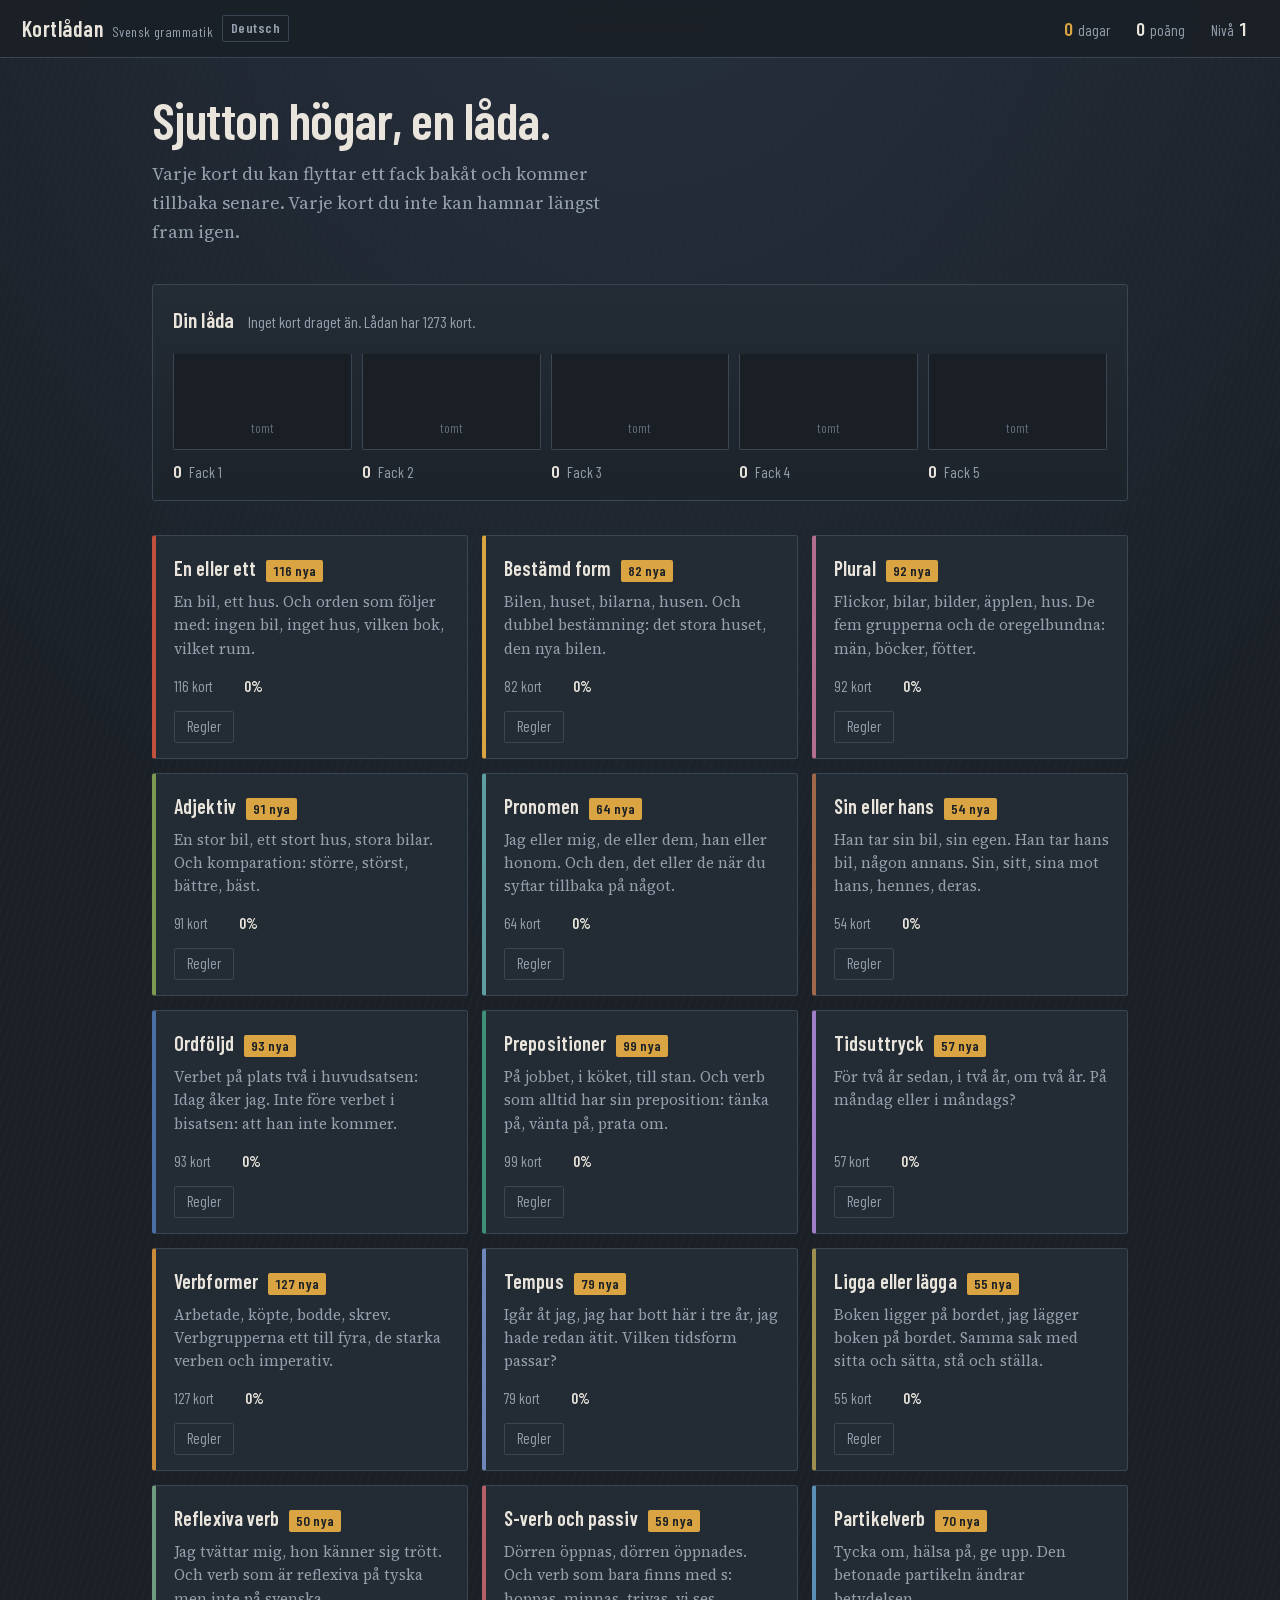
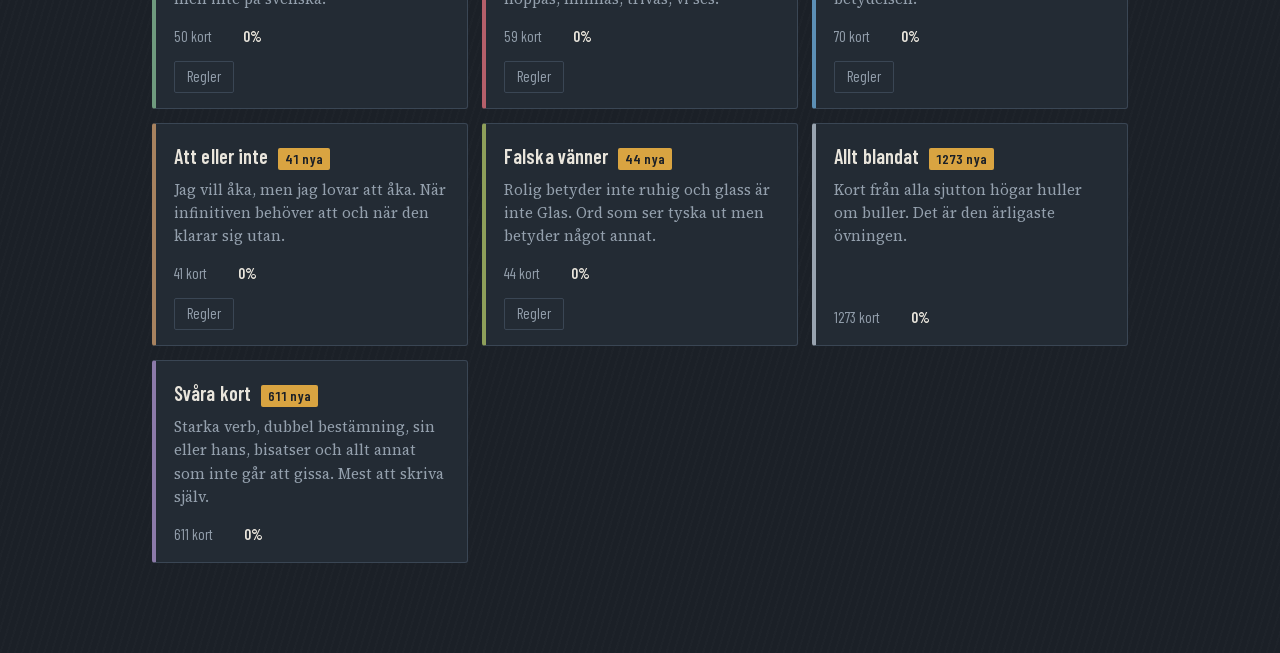
==== commit 7cefec1a: "Regelseite für jeden Stapel, deutsch und schwedisch, und Korrekturen an ungenauen Karten" ====
--- a/svenska.html
+++ b/svenska.html
@@ -106,6 +106,11 @@
     </div>
     <p class="hinweiszeile" id="daten-hinweis" hidden></p>
   </div>
+</section>
+
+<!-- ============ Regeln ============ -->
+<section id="s-regeln" hidden>
+  <article class="regelblatt" id="regelblatt"></article>
 </section>
 
 </main>
@@ -197,6 +202,7 @@
     schwer: ["Hård nöt",          "25 svåra kort ligger i fack 4 eller 5."]
   },
   texte:{
+    regeln:"Regler", stapelUeben:"Öva den här högen",
     speicherFehler:"Framstegen kunde inte sparas. Webbläsarens minne är fullt eller spärrat.",
     rundeBeenden:"Avsluta omgången", zumKasten:"Till lådan",
     tag:"dag", tage:"dagar",
--- a/karteikasten.css
+++ b/karteikasten.css
@@ -154,6 +154,15 @@
 .balken{flex:1;height:5px;background:#161B21;border-radius:3px;overflow:hidden}
 .balken i{display:block;height:100%;background:var(--reiter,var(--messing));border-radius:3px;transition:width .4s ease}
 .deck-fuss b{font-variant-numeric:tabular-nums;color:var(--kreide);font-weight:600;min-width:4ch;text-align:right}
+.deck-rahmen{position:relative;display:flex}
+.deck-rahmen>.deck{flex:1}
+.deck-rahmen.mit-regeln>.deck{padding-bottom:60px}
+.deck-regeln{
+  position:absolute;left:22px;bottom:16px;
+  font-size:15px;color:var(--kreide-leise);
+  padding:4px 12px;border:1px solid var(--linie);border-radius:2px;
+}
+.deck-regeln:hover{color:var(--kreide);border-color:var(--kreide-leise)}
 
 /* ---------- Runde: Karte ---------- */
 .runde{max-width:760px;margin:0 auto}
@@ -488,3 +497,50 @@
   .stapel{height:74px}
   .fach-schild{font-size:13px;flex-direction:column;align-items:flex-start;gap:0}
 }
+
+/* ---------- Regelseite ---------- */
+.regelblatt{
+  max-width:760px;margin:0 auto;
+  background:linear-gradient(180deg,#F7F3E9,var(--papier) 22%,#EFE9DA);
+  color:var(--tinte);
+  border-radius:3px;
+  padding:30px 32px 30px 40px;
+  box-shadow:0 1px 0 #FCFAF4 inset, 0 14px 34px rgba(8,11,15,.55), 0 3px 8px rgba(8,11,15,.4);
+  position:relative;
+}
+.regelblatt::before{
+  content:"";position:absolute;top:0;bottom:0;left:24px;width:1px;
+  background:var(--rand);opacity:.55;
+}
+.regelblatt h1{font-size:clamp(30px,5vw,42px);line-height:1.08;margin:6px 0 18px}
+.regeltext{font-family:var(--schrift-text);font-size:17px;line-height:1.65;color:#3A342B}
+.regeltext h2{
+  font-family:var(--schrift-ui);font-size:24px;color:var(--tinte);
+  margin:34px 0 8px;padding-top:14px;border-top:1px solid var(--papier-3);
+}
+.regeltext h2:first-child{margin-top:0;padding-top:0;border-top:0}
+.regeltext h3{font-family:var(--schrift-ui);font-size:19px;color:var(--tinte);margin:22px 0 6px}
+.regeltext p{margin:0 0 12px}
+.regeltext ul,.regeltext ol{margin:0 0 14px;padding-left:1.3em}
+.regeltext li{margin-bottom:5px}
+.regeltext b{font-weight:600;color:var(--tinte)}
+.regeltext i,.regeltext em{color:#9A4436}
+.regeltext .beispiel{
+  margin:0 0 12px;padding:6px 0 6px 14px;
+  border-left:2px solid var(--papier-3);font-style:italic;
+}
+.regeltext .merke{
+  margin:14px 0;padding:11px 14px;
+  background:rgba(217,164,65,.14);
+  border-left:3px solid var(--messing);border-radius:0 2px 2px 0;
+}
+.regeltext .merke p:last-child{margin-bottom:0}
+.regeltext .tabelle{overflow-x:auto;margin:0 0 16px}
+.regeltext table{border-collapse:collapse;font-size:15.5px;min-width:100%}
+.regeltext th,.regeltext td{text-align:left;padding:6px 12px 6px 0;border-bottom:1px solid var(--papier-3);vertical-align:top}
+.regeltext th{font-family:var(--schrift-ui);font-size:15px;font-weight:600;color:var(--tinte-leise)}
+@media (max-width:560px){
+  .regelblatt{padding:24px 18px 24px 30px}
+  .regelblatt::before{left:16px}
+  .regeltext{font-size:16px}
+}
